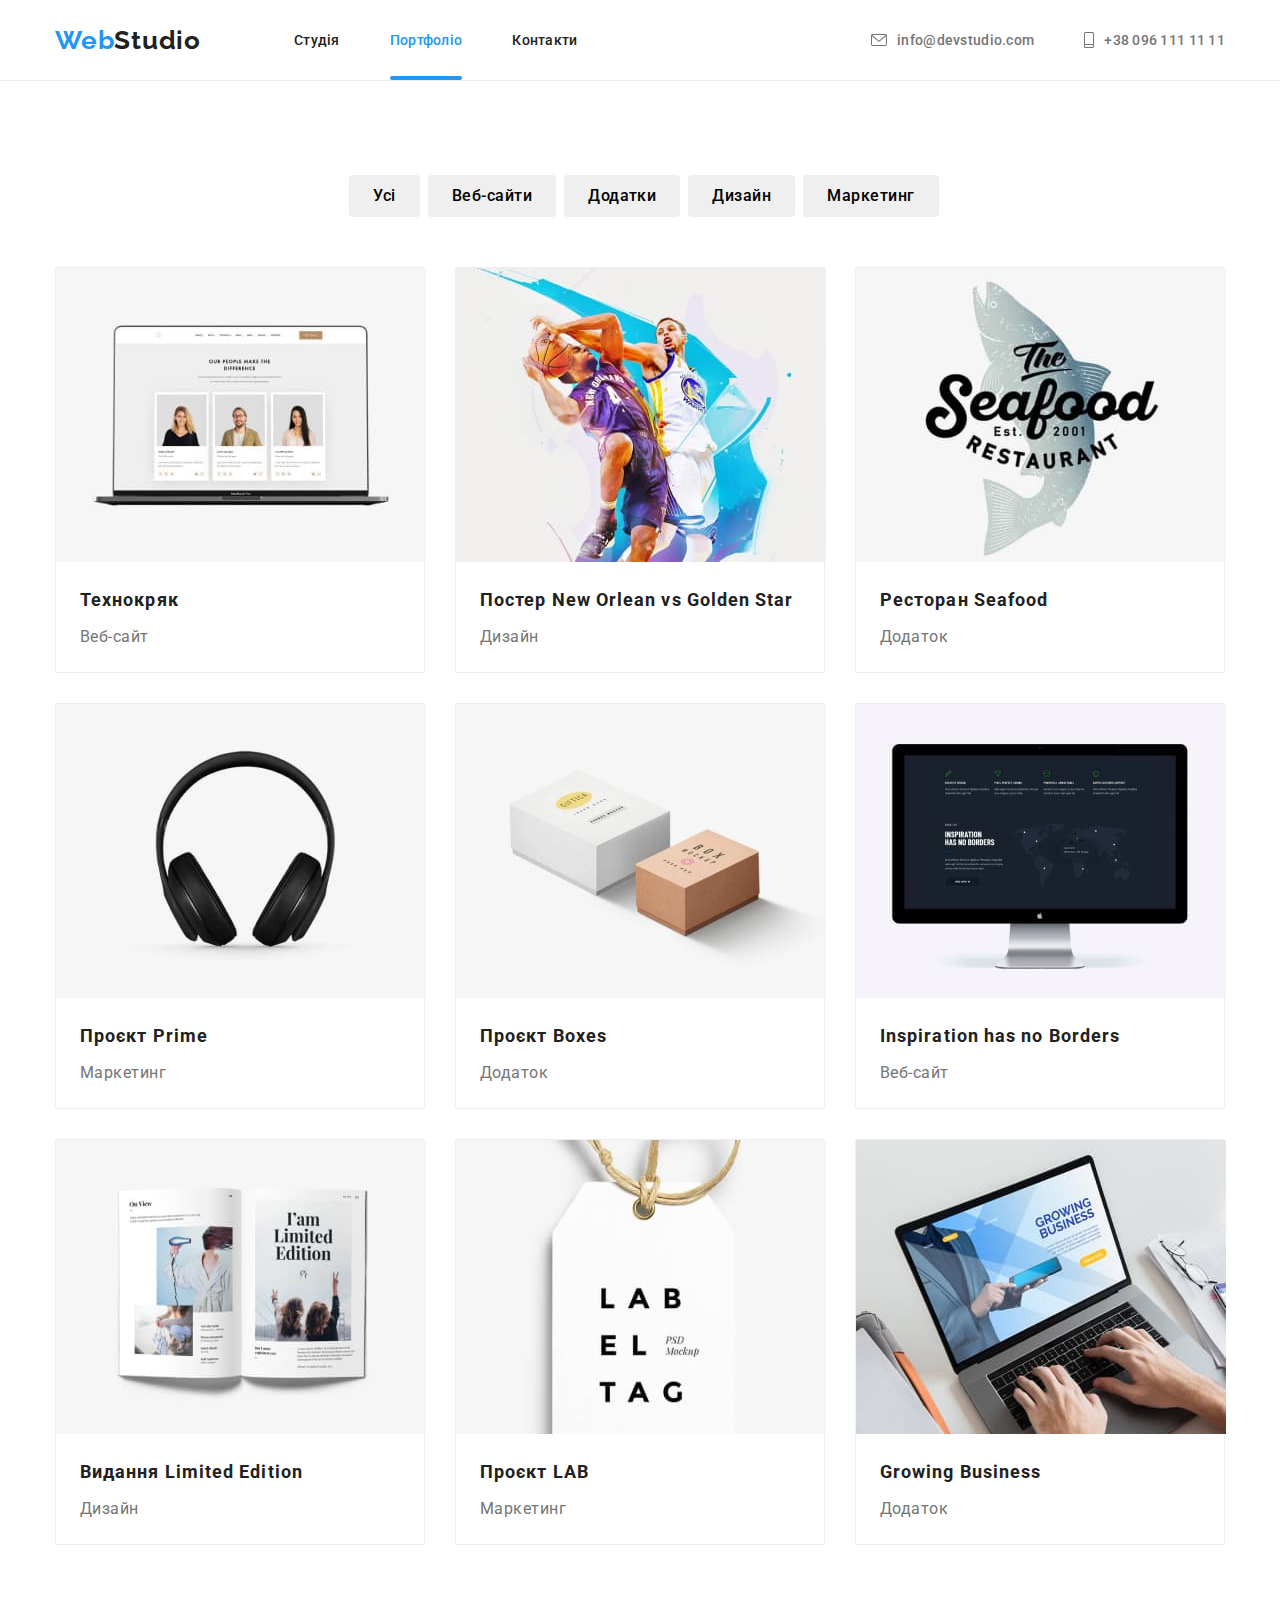
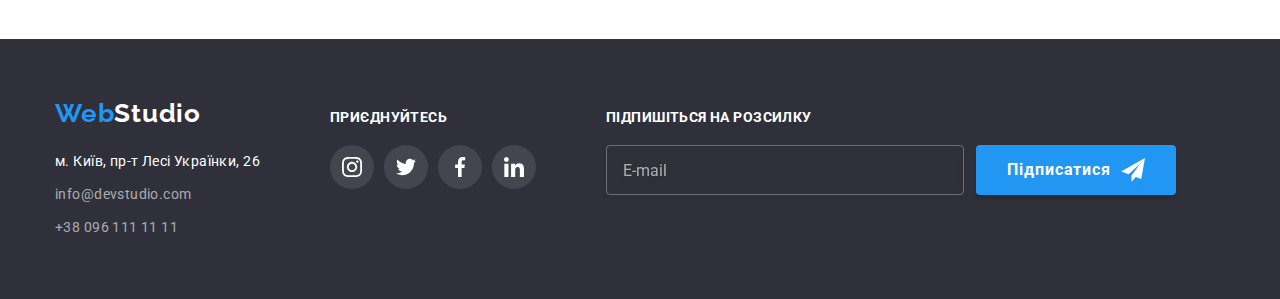
==== portfolio.html @ f85b4e84 "стилізує форму" ====
<!DOCTYPE html>
<html lang="en">
  <head>
    <meta charset="UTF-8" />
    <meta http-equiv="X-UA-Compatible" content="IE=edge" />
    <meta name="viewport" content="width=device-width, initial-scale=1.0" />
    <title>Портфоліо</title>
    <link rel="preconnect" href="https://fonts.googleapis.com" />
    <link rel="preconnect" href="https://fonts.gstatic.com" crossorigin />
    <link
      href="https://fonts.googleapis.com/css2?family=Raleway:wght@700&family=Roboto:wght@400;500;700;900&display=swap"
      rel="stylesheet"
    />
    <link
      rel="stylesheet"
      href="https://cdnjs.cloudflare.com/ajax/libs/modern-normalize/1.1.0/modern-normalize.min.css"
    />
    <link rel="stylesheet" href="./css/styles.css" />
  </head>

  <body>
    <header class="page">
      <div class="container flex">
        <a href="" class="logo link"
          ><span class="first-part">Web</span>Studio</a
        >
        <nav class="site-nav">
          <ul class="nav-list list">
            <li class="site-nav-item">
              <a href="./index.html" class="site-nav-link link">Студія</a>
            </li>
            <li class="site-nav-item">
              <a href="" class="port-nav-link current link">Портфоліо</a>
            </li>
            <li class="site-nav-item">
              <a href="" class="site-nav-link link">Контакти</a>
            </li>
          </ul>
        </nav>
        <ul class="auth-nav list">
          <li class="item">
            <a class="auth-nav-link link" href="mailto:info@devstudio.com">
              <svg class="header-icon email" width="16" , height="12">
                <use href="./images/symbol-defs.svg#envelope"></use>
              </svg>
              info@devstudio.com</a
            >
          </li>
          <li class="item">
            <a class="auth-nav-link link" href="tel:+380961111111">
              <svg class="header-icon mobile" width="10" ,height="16">
                <use href="./images/symbol-defs.svg#mobile"></use></svg>+38 096 111 11 11
            </a>
          </li>
        </ul>
      </div>
    </header>
    <main>
      <section class="section">
        <div class="container">
          <h1 class="visually-hidden">Портфоліо</h1>
          <ul class="btn-port-list list">
            <li><button class="btn-port style" type="button">Усі</button></li>
            <li><button class="btn-port" type="button">Веб-сайти</button></li>
            <li><button class="btn-port" type="button">Додатки</button></li>
            <li><button class="btn-port" type="button">Дизайн</button></li>
            <li><button class="btn-port" type="button">Маркетинг</button></li>
          </ul>
          <ul class="gallery-list list">
            <li class="gallery-item">
              <a href="" class="projects link">
                <div class="team-thumb">
                  <img
                    class="gallery-items"
                    src="./images/project1.jpg"
                    alt="проект1"
                    width="370"
                    height="294"
                  />
                  <div class="thumb-overlay">
                    <p class="thumb-text">
                      Ресурс пропонує комплексні пропозиції з різним рівнем
                      функціоналу та сервісів. Все це дозволить відвідувачу
                      отримати вичерпні відомості про компанію чи приватну
                      особу.
                    </p>
                  </div>
                </div>
                <div class="project-desk">
                  <h3 class="project-list">Технокряк</h3>
                  <p class="project-text">Веб-сайт</p>
                </div>
              </a>
            </li>
            <li class="gallery-item">
              <a href="" class="projects link">
                <div class="team-thumb">
                  <img
                    class="gallery-items"
                    src="./images/project2.jpg"
                    alt="проект2"
                    width="370"
                    height="294"
                  />
                  <div class="thumb-overlay">
                    <p class="thumb-text">
                      Ресурс пропонує комплексні пропозиції з різним рівнем
                      функціоналу та сервісів. Все це дозволить відвідувачу
                      отримати вичерпні відомості про компанію чи приватну
                      особу.
                    </p>
                  </div>
                </div>
                <div class="project-desk">
                  <h3 class="project-list">Постер New Orlean vs Golden Star</h3>
                  <p class="project-text">Дизайн</p>
                </div>
              </a>
            </li>
            <li class="gallery-item">
              <a href="" class="projects link">
                <div class="team-thumb">
                  <img
                    class="gallery-items"
                    src="./images/project3.jpg"
                    alt="проект3"
                    width="370"
                    height="294"
                  />
                  <div class="thumb-overlay">
                    <p class="thumb-text">
                      Ресурс пропонує комплексні пропозиції з різним рівнем
                      функціоналу та сервісів. Все це дозволить відвідувачу
                      отримати вичерпні відомості про компанію чи приватну
                      особу.
                    </p>
                  </div>
                </div>
                <div class="project-desk">
                  <h3 class="project-list">Ресторан Seafood</h3>
                  <p class="project-text">Додаток</p>
                </div>
              </a>
            </li>
            <li class="gallery-item">
              <a href="" class="projects link">
                <div class="team-thumb">
                  <img
                    class="gallery-items"
                    src="./images/project4.jpg"
                    alt="проект4"
                    width="370"
                    height="294"
                  />
                  <div class="thumb-overlay">
                    <p class="thumb-text">
                      Ресурс пропонує комплексні пропозиції з різним рівнем
                      функціоналу та сервісів. Все це дозволить відвідувачу
                      отримати вичерпні відомості про компанію чи приватну
                      особу.
                    </p>
                  </div>
                </div>
                <div class="project-desk">
                  <h3 class="project-list">Проєкт Prime</h3>
                  <p class="project-text">Маркетинг</p>
                </div>
              </a>
            </li>
            <li class="gallery-item">
              <a href="" class="projects link">
                <div class="team-thumb">
                  <img
                    class="gallery-items"
                    src="./images/project5.jpg"
                    alt="проект5"
                    width="370"
                    height="294"
                  />
                  <div class="thumb-overlay">
                    <p class="thumb-text">
                      Ресурс пропонує комплексні пропозиції з різним рівнем
                      функціоналу та сервісів. Все це дозволить відвідувачу
                      отримати вичерпні відомості про компанію чи приватну
                      особу.
                    </p>
                  </div>
                </div>
                <div class="project-desk">
                  <h3 class="project-list">Проєкт Boxes</h3>
                  <p class="project-text">Додаток</p>
                </div>
              </a>
            </li>
            <li class="gallery-item">
              <a href="" class="projects link">
                <div class="team-thumb">
                  <img
                    class="gallery-items"
                    src="./images/project6.jpg"
                    alt="проект6"
                    width="370"
                    height="294"
                  />
                  <div class="thumb-overlay">
                    <p class="thumb-text">
                      Ресурс пропонує комплексні пропозиції з різним рівнем
                      функціоналу та сервісів. Все це дозволить відвідувачу
                      отримати вичерпні відомості про компанію чи приватну
                      особу.
                    </p>
                  </div>
                </div>
                <div class="project-desk">
                  <h3 class="project-list">Inspiration has no Borders</h3>
                  <p class="project-text">Веб-сайт</p>
                </div>
              </a>
            </li>
            <li class="gallery-item">
              <a href="" class="projects link">
                <div class="team-thumb">
                  <img
                    class="gallery-items"
                    src="./images/project7.jpg"
                    alt="проект7"
                    width="370"
                    height="294"
                  />
                  <div class="thumb-overlay">
                    <p class="thumb-text">
                      Ресурс пропонує комплексні пропозиції з різним рівнем
                      функціоналу та сервісів. Все це дозволить відвідувачу
                      отримати вичерпні відомості про компанію чи приватну
                      особу.
                    </p>
                  </div>
                </div>
                <div class="project-desk">
                  <h3 class="project-list">Видання Limited Edition</h3>
                  <p class="project-text">Дизайн</p>
                </div>
              </a>
            </li>
            <li class="gallery-item">
              <a href="" class="projects link">
                <div class="team-thumb">
                  <img
                    class="gallery-items"
                    src="./images/project8.jpg"
                    alt="проект8"
                    width="370"
                    height="294"
                  />
                  <div class="thumb-overlay">
                    <p class="thumb-text">
                      Ресурс пропонує комплексні пропозиції з різним рівнем
                      функціоналу та сервісів. Все це дозволить відвідувачу
                      отримати вичерпні відомості про компанію чи приватну
                      особу.
                    </p>
                  </div>
                </div>
                <div class="project-desk">
                  <h3 class="project-list">Проєкт LAB</h3>
                  <p class="project-text">Маркетинг</p>
                </div>
              </a>
            </li>
            <li class="gallery-item">
              <a href="" class="projects link">
                <div class="team-thumb">
                  <img
                    class="gallery-items"
                    src="./images/project9.jpg"
                    alt="проект9"
                    width="370"
                    height="294"
                  />
                  <div class="thumb-overlay">
                    <p class="thumb-text">
                      Ресурс пропонує комплексні пропозиції з різним рівнем
                      функціоналу та сервісів. Все це дозволить відвідувачу
                      отримати вичерпні відомості про компанію чи приватну
                      особу.
                    </p>
                  </div>
                </div>
                <div class="project-desk">
                  <h3 class="project-list">Growing Business</h3>
                  <p class="project-text">Додаток</p>
                </div>
              </a>
            </li>
          </ul>
        </div>
      </section>
    </main>
    <footer class="bottom">
      <div class="container cont-bottom">
        <div class="container-bottom">
          <a href="" class="logo-link link"
            ><span class="one-part">Web</span>Studio</a
          >
          <address class="address-list">
            <ul class="address list">
              <li class="address-item">
                <a
                  class="address-location-link link"
                  href="https://goo.gl/maps/JddRu9CGbKq4Ur218"
                  >м. Київ, пр-т Лесі Українки, 26
                </a>
              </li>
              <li class="address-item">
                <a
                  class="address-nav-link link"
                  href="mailto:info@devstudio.com"
                >
                  info@devstudio.com</a
                >
              </li>
              <li class="address-item">
                <a class="address-nav-link link" href="tel:+380961111111"
                  >+38 096 111 11 11</a
                >
              </li>
            </ul>
          </address>
        </div>
        <div class="invitation">
          <p class="invite">Приєднуйтесь</p>
          <ul class="invitation-link">
            <li class="footer-soc list">
              <a class="footer-soc-link" href=""
                ><svg class="invitation-icon" width="20" height="20">
                  <use href="./images/symbol-defs.svg#instagram"></use>
                </svg>
              </a>
            </li>
            <li class="footer-soc list">
              <a class="footer-soc-link" href=""
                ><svg class="invitation-icon" width="20" height="20">
                  <use href="./images/symbol-defs.svg#twitter"></use>
                </svg>
              </a>
            </li>
            <li class="footer-soc list">
              <a class="footer-soc-link" href=""
                ><svg class="invitation-icon" width="20" height="20">
                  <use href="./images/symbol-defs.svg#facebook"></use>
                </svg>
              </a>
            </li>
            <li class="footer-soc list">
              <a class="footer-soc-link" href=""
                ><svg class="invitation-icon" width="20" height="20">
                  <use href="./images/symbol-defs.svg#linkedin"></use></svg></a>
            </li>
          </ul>
        </div>
        <div class="submition">
          <p class="invite">Підпишіться на розсилку</p>
          <form class="submition-form" action="">
            <input class="submit-input" type="text" placeholder="E-mail" />
            <button class="submit-btn" type="submit">
              Підписатися
              <svg class="submit-icon" width="24" height="24">
                <use href="./images/symbol-defs.svg#icon-send"></use>
              </svg>
            </button>
          </form>
      </div>
    </footer>
  </body>
</html>
---- css/styles.css ----
:root {
    --second-font: 'Raleway', sans-serif;
    --accent-color: #2196F3;
    --main-color: #212121;
    --second-color: #757575;
    --third-color: #FFFFFF;
    --fourth-color: rgba(255, 255, 255, 0.6);
    --idx-backdrop: 1000;
}

body {
    font-family: 'Roboto', sans-serif;
    color: var(--main-color);
    margin: 0;
}


/* Container */
.container {
    width: 1200px;
    margin: 0 auto;
    padding-left: 15px;
    padding-right: 15px;
}

h1,
h2,
h3,
h4,
h5,
h6,
p,
ul {
    margin-top: 0;
    margin-bottom: 0;
}

/* Утиліти */
.list {
    padding: 0;
    margin: 0;
    list-style: none;
}

.link {
    text-decoration: none;
}

/* Flex */
.flex {
    display: flex;
    align-items: center;
}

/* Logo */
.logo {
    padding-top: 24px;
    padding-bottom: 24px;
    font-family: var(--second-font);
    font-style: normal;
    font-weight: 700;
    font-size: 26px;
    line-height: calc(31/26);
    letter-spacing: 0.03em;
    color: var(--main-color);
}



.first-part {
    color: var(--accent-color);
}

/* Site nav */

.site-nav {
    display: flex;
    font-weight: 500;
    font-size: 14px;
    line-height: 1, 14;
    letter-spacing: 0.02em;
}

.site-nav-item:last-child {
    margin-right: 0;
}

.nav-list .site-nav-item+.site-nav-item {
    margin-left: 50px;
}

.nav-list {
    display: flex;
    margin-left: 93px;
}

.studio-nav-link {
    position: relative;
    display: block;
    padding-top: 32px;
    padding-bottom: 32px;
    color: var(--accent-color);
    font-weight: 500;
    font-size: 14px;
    line-height: calc(16/14);
    letter-spacing: 0.02em;
    transition-property: color;
    transition-duration: 250ms;
    transition-timing-function: cubic-bezier(0.4, 0, 0.2, 1);
}

.studio-nav-link.current {
    color: #2196F3;
}

.studio-nav-link.current::after {
    position: absolute;
    bottom: 0;
    left: 0;
    content: '';
    display: block;
    width: 100%;
    height: 4px;
    border-radius: 2px;
    background-color: #2196F3;
}


.site-nav-link {
    display: block;
    padding-top: 32px;
    padding-bottom: 32px;
    font-weight: 500;
    font-size: 14px;
    line-height: calc(16/14);
    letter-spacing: 0.02em;
    color: var(--main-color);
    transition-property: color;
    transition-duration: 250ms;
    transition-timing-function: cubic-bezier(0.4, 0, 0.2, 1);

}

.site-nav-link:hover,
.site-nav-link:focus {
    color: var(--accent-color);
}

/* Auth nav */


.auth-nav {
    display: flex;
    margin-left: auto;
}

.auth-nav .item +.item {
    margin-left: 50px;
}


.header-icon {
    display: inline-block;
    fill: currentColor;
}

.email {
    width: 16px;
    height: 12px;
}

.mobile {
    width: 10px;
    height: 16px;


}

.auth-nav-link {

    color: var(--second-color);
    font-weight: 500;
    font-size: 14px;
    line-height: calc(16/14);
    letter-spacing: 0.02em;
    display: flex;
    justify-content: center;
    align-items: center;
    gap: 10px;
    transition-property: color;
    transition-duration: 250ms;
    transition-timing-function: cubic-bezier(0.4, 0, 0.2, 1);

}

.auth-nav-link:hover,
.auth-nav-link:focus {
    color: var(--accent-color);
}

.section {
    padding-top: 94px;
    padding-bottom: 94px;
    margin: 0 auto;

}

/* Hero */
.hero {
    max-width: 1600 px;
    padding-top: 200px;
    padding-bottom: 200px;
    margin-top: 0;
    /* background: rgba(47, 48, 58, 0.4); */
    font-weight: 900;
    font-size: 44px;
    line-height: calc(60/44);
    text-align: center;
    letter-spacing: 0.06em;
    text-transform: uppercase;
    color: var(--third-color);
}

.overlay {
    max-width: 1600 px;
    height: 600;
    margin-left: auto;
    margin-right: auto;
    background-image: linear-gradient(to right, rgba(47, 48, 58, 0.4), rgba(47, 48, 58, 0.4)), url('../images/background-image.jpg');
    background-size: auto;
    background-position: center;
    background-color: #c4c4c4;
    ;
    background-repeat: no-repeat;
}

.hero .overlay {
    max-width: 1600px;
}

.hero-name {
    font-weight: 900;
    font-size: 44px;
    line-height: calc(60/44);
    text-align: center;
    letter-spacing: 0.06em;
    text-transform: uppercase;
    color: var(--third-color);
}



.hero-btn {
    border-radius: 4px;
    padding: 10px 32px;
    margin-top: 30px;
    min-width: 216px;
    text-align: center;
    font-family: inherit;
    font-style: normal;
    background-color: var(--accent-color);
    color: var(--third-color);
    font-weight: 700;
    font-size: 16px;
    line-height: 1.88;
    letter-spacing: 0.06em;
    box-shadow: 0px 4px 4px rgba(0, 0, 0, 0.15);
    cursor: pointer;
    border-color: transparent;
    transition-property: background-color;
    transition-duration: 250ms;
    transition-timing-function: cubic-bezier(0.4, 0, 0.2, 1);
}


.hero-btn:hover,
.hero-btn:focus {
    background-color: #188CE8;
}

/* Benefits */

.benefit {
    width: 270px;
    height: 120px;
    background-color: #F5F4FA;
    border-radius: 4px;
    margin-bottom: 30px;
    display: flex;
    text-align: center;
    justify-content: center;
}

.one {
    background-image: url(../images/icons/antenna.svg);
    background-repeat: no-repeat;
    background-position: 50% 50%;
}

.two {
    background-image: url(../images/icons/clock.svg);
    background-repeat: no-repeat;
    background-position: 50% 50%;
}

.three {
    background-image: url(../images/icons/diagram.svg);
    background-repeat: no-repeat;
    background-position: 50% 50%;
}

.four {
    background-image: url(../images/icons/astronaut.svg);
    background-repeat: no-repeat;
    background-position: 50% 50%;
}

.benefits {
    display: flex;
    justify-content: space-between;
}

.benefits-item {
    padding: 0;
    margin: 0;
    display: list-item;
    text-align: -webkit-match-parent;
}

.benefits-list {
    margin-bottom: 10px;
    font-weight: 700;
    font-size: 14px;
    line-height: calc(16/14);
    letter-spacing: 0.03em;
    text-transform: uppercase;
    color: var(--main-color);

}

.text {
    width: 270px;
    color: var(--second-color);
    font-size: 14px;
    line-height: calc(24/14);
    letter-spacing: 0.03em;

}

/* Ocupation */
.work {
    padding-top: 0;
}

.works {
    display: flex;
    justify-content: space-between;
}

.work-item {
    padding: 0;
    margin: 0;
}

.ocupation {
    margin-bottom: 50px;
    font-weight: 700;
    font-size: 36px;
    line-height: calc(42/36);
    text-align: center;
    letter-spacing: 0.03em;
    color: var(--main-color);
}

.wrapper {
    position: relative;
}

.overlay-box {
    position: absolute;
    height: 70px;
    left: 0;
    bottom: 0;
    width: 100%;
}

.overlay-text {
    font-family: 'Roboto';
    font-style: normal;
    font-weight: 700;
    font-size: 14px;
    line-height: 16px;
    text-align: center;
    letter-spacing: 0.03em;
    text-transform: uppercase;
    padding: 27px;
    color: #FFFFFF;
    background: rgba(47, 48, 58, 0.8);
}

/* Team */
.our-team {
    background-color: #F5F4FA;

}

.team {
    margin-bottom: 50px;
    font-weight: 700;
    font-size: 36px;
    line-height: calc(42, 19/36);
    text-align: center;
    letter-spacing: 0.03em;
    color: var(--main-color);
}

.workers {
    display: flex;
    margin: 0;
    padding: 0;
    justify-content: space-between;
}

.employees {
    background: #FFFFFF;
    box-shadow: 0px 1px 3px rgba(0, 0, 0, 0.12), 0px 1px 1px rgba(0, 0, 0, 0.14), 0px 2px 1px rgba(0, 0, 0, 0.2);
    border-radius: 0px 0px 4px 4px;
}

.employees:not(:last-child) {
    margin-right: 30px;
}

.team-workers {
    padding-top: 30px;
    padding-bottom: 30px;
}

.team-worker {

    margin-bottom: 10px;
    font-weight: 500;
    font-size: 16px;
    line-height: calc(18, 75/16);
    text-align: center;
    letter-spacing: 0.03em;
    color: var(--main-color);
    background-color: var(--third-color);
}


.team-position {

    font-size: 16px;
    line-height: calc(19/16);
    text-align: center;
    letter-spacing: 0.03em;
    color: var(--second-color);
    background-color: var(--third-color);
    margin-bottom: 16px;
}

.team-icon {
    display: flex;
    justify-content: center;
    gap: 10px;
    padding-left: 0;

}

.team-icons {
    width: 44px;
    height: 44px;
    border-radius: 50%;
    background-color: #ffffff;
    display: flex;
    align-items: center;
    justify-content: center;
    transition-property: background-color;
    transition-duration: 250ms;
    transition-timing-function: cubic-bezier(0.4, 0, 0.2, 1);

}

.team-icons:hover,
.team-icons:focus {
    background-color: #2196F3;
    border-radius: 50%;
}

.team-soc-link {
    width: 44px;
    height: 44px;
    border-radius: 50%;
    display: flex;
    align-items: center;
    justify-content: center;
    transition-property: fill;
    transition-duration: 250ms;
    transition-timing-function: cubic-bezier(0.4, 0, 0.2, 1);
}

.socials-icon {
    border: 0;
    width: 20px;
    height: 20 px;
    fill: #AFB1B8;
    transition-property: fill;
    transition-duration: 250ms;
    transition-timing-function: cubic-bezier(0.4, 0, 0.2, 1);
}

.team-soc-link:hover .socials-icon,
.team-soc-link:focus .socials-icon {
    fill: #ffffff;
}


.team-soc-link:focus {
    background-color: #2196F3;
}

.client {
    font-weight: 700;
    font-size: 36px;
    line-height: calc(42/36);
    text-align: center;
    letter-spacing: 0.03em;
    color: var(--main-color);
    margin-bottom: 50px;

}

.our-clients {
    display: flex;
    padding: 0;


}

.clients-list {
    width: 170px;
    height: 92px;
    border: 1px solid #AFB1B8;
    border-radius: 4px;
    margin-right: 30px;
    display: flex;
    justify-content: center;
    align-items: center;
    transition-property: border;
    transition-duration: 250ms;
    transition-timing-function: cubic-bezier(0.4, 0, 0.2, 1);
}

.clients-list:last-child {
    margin-right: 0;
}

.clients-list:hover,
.clients-list:focus {
    border: 1px solid #2196F3;
    border-radius: 4px;
}

.icon-client {
    width: 170px;
    height: 92px;
    display: flex;
    justify-content: center;
    align-items: center;
    transition-property: fill;
    transition-duration: 250ms;
    transition-timing-function: cubic-bezier(0.4, 0, 0.2, 1);
}

.icon-client:hover .client-icons,
.icon-client:focus .client-icons {
    fill: #2196F3;
}

.client-icons {
    fill: #AFB1B8;
    transition-property: fill;
    transition-duration: 250ms;
    transition-timing-function: cubic-bezier(0.4, 0, 0.2, 1);
}


/* Footer */
.bottom {
    padding-top: 60px;
    padding-bottom: 60px;
    background-color: #2F303A;
    display: flex;
    align-items: baseline;
    margin: 0 auto;
}

.cont-bottom {
    margin: 0 auto;
    display: flex;
    gap: 70px;
    align-items: baseline;
}



.logo-link {
    margin-bottom: 20px;
    font-family: var(--second-font);
    font-style: normal;
    font-weight: 700;
    font-size: 26px;
    line-height: 1, 19;
    letter-spacing: 0.03em;
    color: var(--third-color);
}


.one-part {
    color: var(--accent-color);
}

.address {
    margin-top: 20px;
    font-family: 'Roboto';
    font-style: normal;
    font-weight: 400;
    font-size: 14px;
    line-height: 1, 71;
    letter-spacing: 0.03em;
}

.address-item {
    margin-top: 9px;
}

.address-list {
    font-family: 'Roboto';
    font-style: normal;
    font-weight: 400;
    font-size: 14px;
    line-height: 1, 71;
    letter-spacing: 0.03em;
}

.address-location-link {
    color: var(--third-color);
    font-weight: 400;
    font-size: 14px;
    line-height: calc(24/14);
    letter-spacing: 0.03em;
    transition-property: color;
    transition-duration: 250ms;
    transition-timing-function: cubic-bezier(0.4, 0, 0.2, 1);

}

.address-location-link:hover,
.address-location-link:focus {
    color: var(--accent-color);
}

.address-nav-link {
    color: var(--fourth-color);
    cursor: pointer;
    font-size: 14px;
    line-height: calc(24/14);
    letter-spacing: 0.03em;
    transition-property: color;
    transition-duration: 250ms;
    transition-timing-function: cubic-bezier(0.4, 0, 0.2, 1);

}


.address-nav-link:hover,
.address-nav-link:focus {
    color: var(--accent-color);
}
.invite {
    font-family: 'Roboto';
    font-weight: 700;
    font-size: 14px;
    line-height: calc(16/14);
    letter-spacing: 0.03em;
    text-transform: uppercase;
    color: #FFFFFF;
    margin-bottom: 20px;
}

.invitation-link {
    display: flex;
    justify-content: center;
    gap: 10px;
    padding-left: 0;

}

.invitation-icon {
    fill: #FFFFFF;
}

.invitation-icon:hover .invitation-icon:focus {
    background-color: #2196F3;
}

.submition-form{
    display: flex;
}
.submit-input{
    padding-left: 16px;
    width: 358px;
    height: 50px;
    background: transparent;
    border: 1px solid rgba(255, 255, 255, 0.3);
    filter: drop-shadow(0px 4px 4px rgba(0, 0, 0, 0.15));
    border-radius: 4px;
}
.submit-input::placeholder{
    color: rgba(255, 255, 255, 0.6);
}
.submit-btn{
    display: flex;
    font-weight: 700;
    font-size: 16px;
    line-height: calc(30/16);
    text-align: center;
    align-items: center;
    justify-content: center;
    letter-spacing: 0.06em;
    min-width: 200px;
    height: 50px;
    margin-left: 12px;
    cursor: pointer;
    color: #FFFFFF;
    background: #2196F3;
    border: #2196F3;
    box-shadow: 0px 4px 4px rgba(0, 0, 0, 0.15);
border-radius: 4px;
transition-property: background-color;
transition-duration: 250ms;
transition-timing-function: cubic-bezier(0.4, 0, 0.2, 1);
}
.submit-icon{
margin-left: 10px;
}
    .submit-btn:hover,
    .submit-btn:focus{
        background-color: #188CE8;
    }

/* .footer-soc{ */

.footer-soc-link {
    width: 44px;
    height: 44px;
    border-radius: 50%;
    background: rgba(255, 255, 255, 0.1);
    display: flex;
    align-items: center;
    justify-content: center;
    transition-property: background-color;
    transition-duration: 250ms;
    transition-timing-function: cubic-bezier(0.4, 0, 0.2, 1);
}

.footer-soc-link:hover,
.footer-soc-link:focus {
    background-color: #2196F3;
}

/* Портфоліо */
.page {
    border-bottom: 1px solid #ECECEC;
}

.port-nav-link {
    position: relative;
    display: block;
    padding-top: 32px;
    padding-bottom: 32px;
    color: var(--accent-color);
    font-weight: 500;
    font-size: 14px;
    line-height: calc(16/14);
    letter-spacing: 0.02em;
}

.port-nav-link.current {
    color: #2196F3;
}

.port-nav-link.current::after {
    position: absolute;
    bottom: 0;
    left: 0;
    content: '';
    display: block;
    width: 100%;
    height: 4px;
    border-radius: 2px;
    background-color: #2196F3;
}

.btn-port-list {
    display: flex;
    justify-content: center;
    margin-bottom: 50px;
}

.style {
    padding: 6px 25px;
}

.btn-port {
    margin-left: 8px;
    padding: 6px 22px;
    border-radius: 4px;
    font-weight: 500;
    font-size: 16px;
    line-height: calc(26/16);
    letter-spacing: 0.03em;
    border-color: transparent;
    cursor: pointer;
    transition-property: background-color, color, box-shadow;
    transition-duration: 250ms;
    transition-timing-function: cubic-bezier(0.4, 0, 0.2, 1);
}

.btn-port:hover,
.btn-port:focus {
    background-color: var(--accent-color);
    color: var(--third-color);
    box-shadow: 0px 3px 1px rgba(0, 0, 0, 0.1), 0px 1px 2px rgba(0, 0, 0, 0.08), 0px 2px 2px rgba(0, 0, 0, 0.12);
}

.visually-hidden {
    position: absolute;
    width: 1px;
    height: 1px;
    margin: -1px;
    border: 0;
    padding: 0;

    white-space: nowrap;
    clip-path: inset(100%);
    clip: rect(0 0 0 0);
    overflow: hidden;
}

.gallery-items {
    display: block;
}

.gallery-list {
    display: flex;
    flex-wrap: wrap;
    gap: 30px;
    width: 1200px;
}

.gallery-item {
    width: 370px;
    background: #FFFFFF;
    border: 1px solid #EEEEEE;
    transition-property: box-shadow;
    transition-duration: 250ms;
    transition-timing-function: cubic-bezier(0.4, 0, 0.2, 1);
}

.gallery-item:hover {
    box-shadow: 0px 1px 1px rgba(0, 0, 0, 0.12), 0px 4px 4px rgba(0, 0, 0, 0.06), 1px 4px 6px rgba(0, 0, 0, 0.16);
}

.gallery-list:nth-child(3n) {
    margin-right: 0;
}

.team-thumb {
    position: relative;
    width: 370px;
    height: 294px;
    overflow: hidden;

}

.thumb-overlay {
    position: absolute;
    display: flex;
    align-items: center;
    top: 0;
    left: 0;
    width: 100%;
    height: 100%;
    transform: translateY(100%);
    background: rgba(33, 150, 243, 0.9);
    transition: transform;
    transition-duration: 250ms;
    transition-timing-function:cubic-bezier(0.4, 0, 0.2, 1) ;
}
.gallery-item:hover .thumb-overlay{
    transform: translateY(0);
}

.thumb-text {
font-weight: 400;
font-size: 18px;
line-height: calc(28/18);
letter-spacing: 0.03em;
padding-left: 24px;
padding-right: 24px;
color: #FFFFFF;
}

.project-desk {
    padding: 20px 24px;
}


.project-list {
    margin-bottom: 4px;
    font-weight: 700;
    font-size: 18px;
    line-height: calc(36/18);
    letter-spacing: 0.06em;
    color: var(--main-color)
}

.project-text {
    font-size: 16px;
    line-height: calc(30/16);
    letter-spacing: 0.03em;
    color: var(--second-color);
}

.backdrop {
    position: fixed;
    top: 0;
    left: 0;
    z-index: 1;
    width: 100%;
    height: 100%;
    padding: 40px;
    background: rgba(0, 0, 0, 0.2);
    transition: opacity 250ms cubic-bezier(0.4, 0, 0.2, 1), visibility 250ms cubic-bezier(0.4, 0, 0.2, 1);
}

.backdrop.is-hidden {
    opacity: 0;
    visibility: hidden;
    pointer-events: none;
}

.modal {
    position: absolute;
    min-height: 581px;
    min-width: 528px;  
    top: 50%;
    left: 50%;
    padding: 40px;
    transform: translate(-50%, -50%);
    background-color: #FFFFFF;
    border-radius: 4px;
}

.close-btn {
    position: absolute;
    display: flex;
    align-items: center;
    justify-content: center;
    width: 30px;
    height: 30px; 
    padding: 0;  
    top: 8px;
    right: 8px;
    background-color: transparent;
    border: 1px solid rgba(0, 0, 0, 0.1);
    border-radius: 50%;
    cursor: pointer;
}

.modal-title{
font-weight: 700;
font-size: 20px;
margin-bottom: 12px;
align-items: center;
justify-content: center;
line-height: calc(23/20);
text-align: center;
letter-spacing: 0.03em;
color: #212121;
}

.form-field{
    display: block;
    position: relative;
    margin-bottom: 10px;
}

.form-icon{
    position: absolute;
    margin-top:11px;
    left: 12px;
    transition: transform;
    transition-duration: 250ms;
    transition-timing-function:cubic-bezier(0.4, 0, 0.2, 1) ;
}
.form-label{
    display: flex;
    margin-bottom: 4px;
    font-weight: 400;
font-size: 12px;
line-height: calc(14/12);
letter-spacing: 0.01em;
color: #757575;
}

.form-message::placeholder{
padding:12px 16px;
}
.form-input{
    width:100%;
    height: 40px;
    margin-bottom: 10px;
    border: 1px solid rgba(33, 33, 33, 0.2);
border-radius: 4px;
transition: transform;
    transition-duration: 250ms;
    transition-timing-function:cubic-bezier(0.4, 0, 0.2, 1) ;

}

.form-message{
    width:100%;
    border: 1px solid rgba(33, 33, 33, 0.2);
border-radius: 4px;;
margin-bottom: 20px;
transition: transform;
    transition-duration: 250ms;
    transition-timing-function:cubic-bezier(0.4, 0, 0.2, 1) ;
}
.form-label-accept{
    display: block;
    margin-left: 12px;
}
.checkbox1{
appearance: none;
}
.check-icon{
    display: inline-block;
    border: 2px solid #212121;
	border-radius: 3px;
    width: 16px;
    height: 15px;
}
.checkbox1:checked + .check-icon{
background-color: #2196F3;
background-image: url(..//images/icon\ check\ \(1\).svg);
background-size: contain;
background-origin: border-box;
border: none;

}

.form-input:focus{
    outline-color: #2196F3;
}

.form-input:focus + .form-icon{
fill: #2196F3;
}
.form-message:focus{
    outline-color: #2196F3;
}
.condition{
    font-weight: 400;
font-size: 14px;
line-height: calc(24/14);
letter-spacing: 0.03em;

color: #757575;
}

.condition2{
    font-size: 14px;
    line-height: calc(24/14);
    letter-spacing: 0.03em;
    text-decoration-line: underline;
    color:#2196F3;
}

.submit{
    width: 200px;
    height: 50px;
    margin-top: 30px;
    margin-left: 124px;
    text-align: center;
    align-items: center;
    justify-content: center;
    cursor: pointer;
    color: #FFFFFF;
    background: #2196F3;
    border: #2196F3;
    font-weight: 700;
font-size: 16px;
line-height: 30px;
letter-spacing: 0.06em;
    box-shadow: 0px 4px 4px rgba(0, 0, 0, 0.15);
border-radius: 4px;
transition-property: background-color;
transition-duration: 250ms;
transition-timing-function: cubic-bezier(0.4, 0, 0.2, 1);
}

.submit:hover,
.submit:focus{
    background-color:#188CE8;
}
/* .modal-form{
    margin: 12px 40px 40px 40px;
}
.form_{
width: 528px;
height: 581px;
margin-left: auto;
margin-right: auto;
padding: 40px;
}
.form-field{
    display: flex;
    flex-direction: column;
margin-bottom: 10px;
}
.form-fields{
    margin-top: 20px;
}
.form-label{
    margin-bottom: 4px;
}
.submit{
    margin-top: 30px;
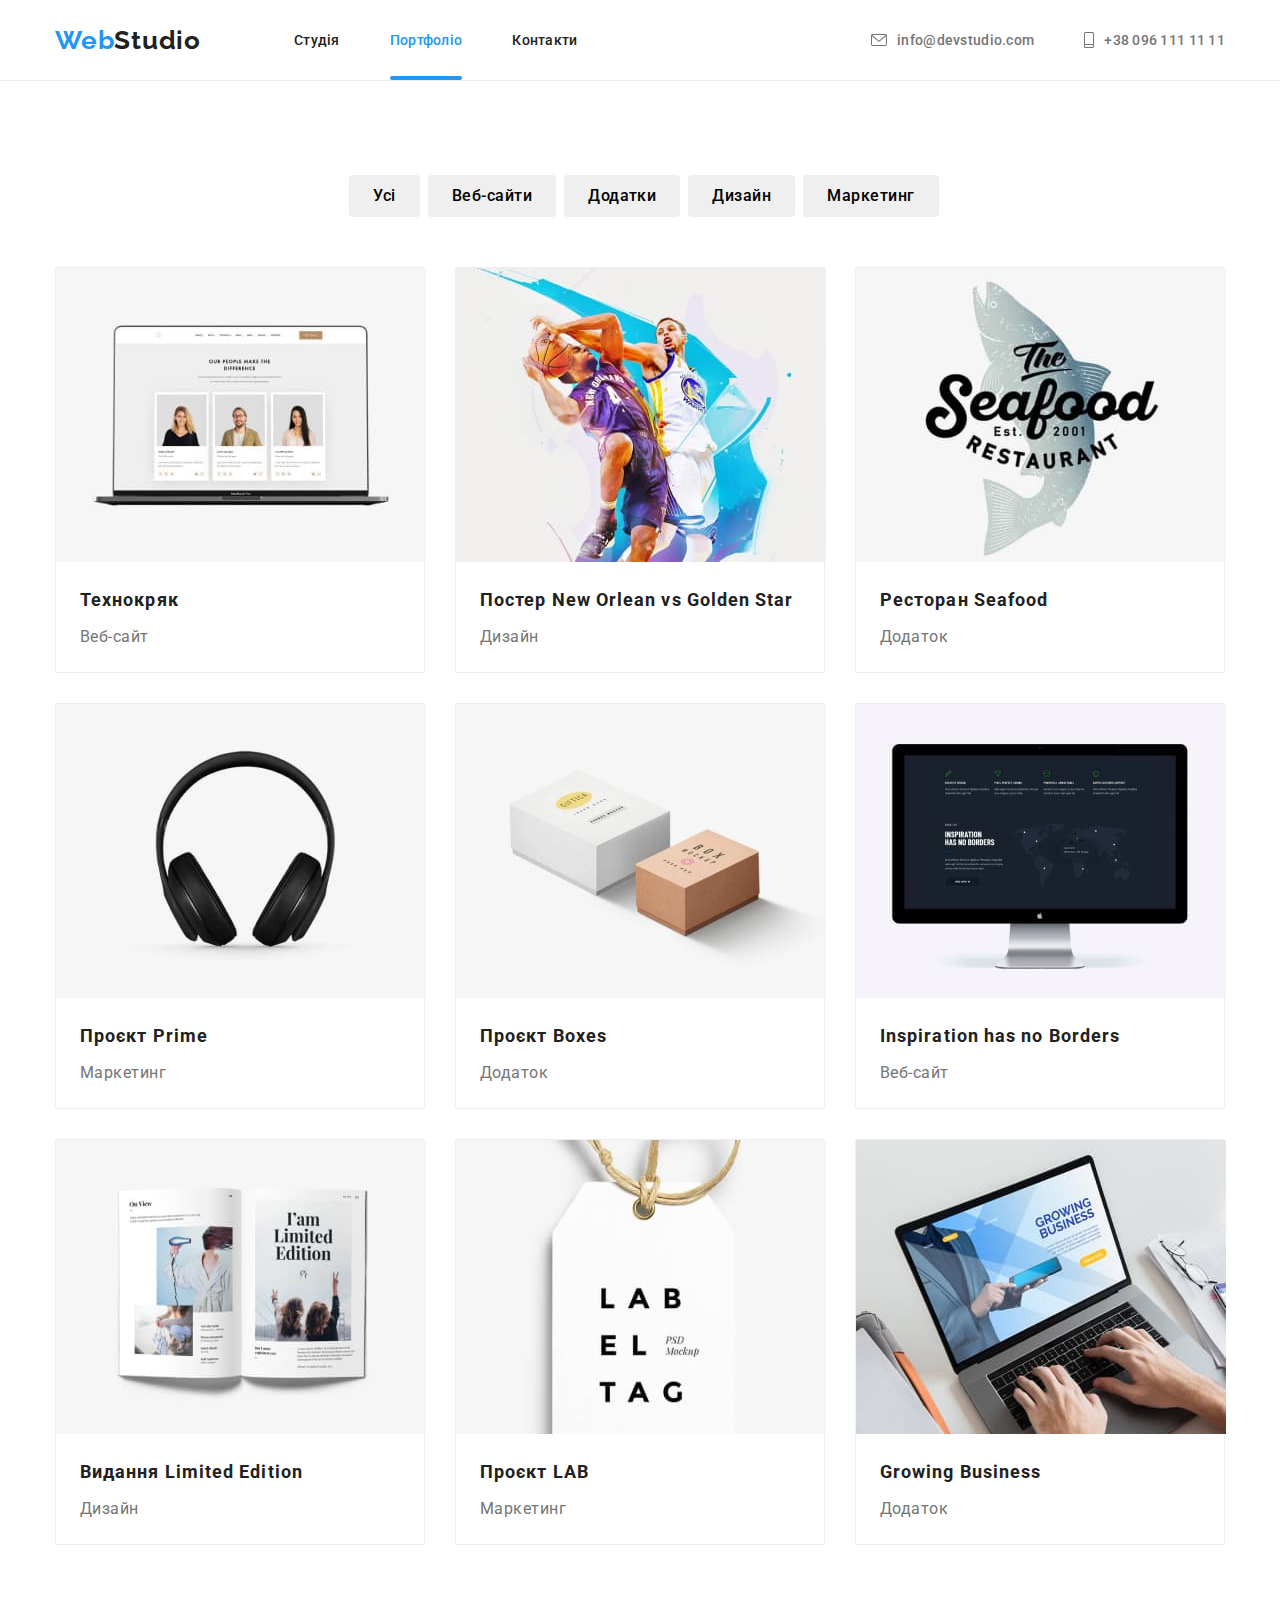
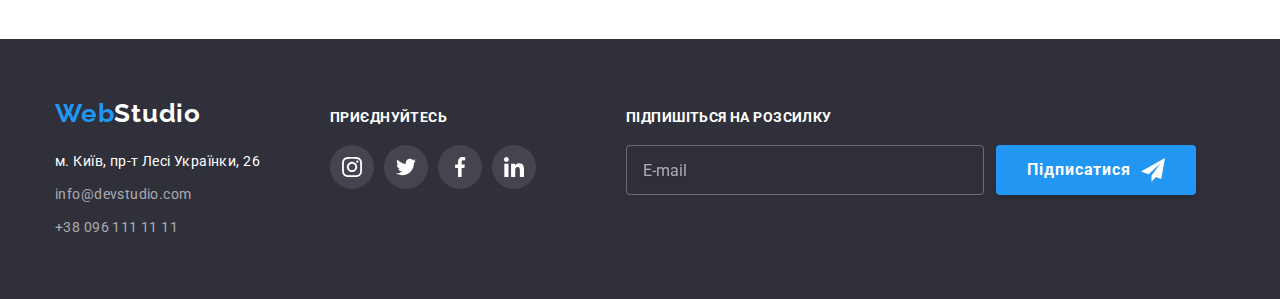
==== commit 44761d26: "змінює футер" ====
--- a/portfolio.html
+++ b/portfolio.html
@@ -297,7 +297,7 @@
       </section>
     </main>
     <footer class="bottom">
-      <div class="container cont-bottom">
+      <div class="container-cont-bottom">
         <div class="container-bottom">
           <a href="" class="logo-link link"
             ><span class="one-part">Web</span>Studio</a
@@ -354,7 +354,9 @@
             <li class="footer-soc list">
               <a class="footer-soc-link" href=""
                 ><svg class="invitation-icon" width="20" height="20">
-                  <use href="./images/symbol-defs.svg#linkedin"></use></svg></a>
+                  <use href="./images/symbol-defs.svg#linkedin"></use>
+                </svg>
+              </a>
             </li>
           </ul>
         </div>
@@ -369,6 +371,7 @@
               </svg>
             </button>
           </form>
+        </div>
       </div>
     </footer>
   </body>
--- a/css/styles.css
+++ b/css/styles.css
@@ -596,10 +596,12 @@
     margin: 0 auto;
 }
 
-.cont-bottom {
+.container-cont-bottom {
+    display: flex;
+    width: 1200px;
     margin: 0 auto;
-    display: flex;
-    gap: 70px;
+    padding-left: 15px;
+    padding-right: 15px;
     align-items: baseline;
 }
 
@@ -622,7 +624,7 @@
 }
 
 .address {
-    margin-top: 20px;
+    
     font-family: 'Roboto';
     font-style: normal;
     font-weight: 400;
@@ -636,12 +638,9 @@
 }
 
 .address-list {
-    font-family: 'Roboto';
-    font-style: normal;
-    font-weight: 400;
-    font-size: 14px;
-    line-height: 1, 71;
-    letter-spacing: 0.03em;
+    letter-spacing: 0.03em;
+    margin-top: 20px;
+    margin-right: 70px;
 }
 
 .address-location-link {
@@ -678,6 +677,9 @@
 .address-nav-link:focus {
     color: var(--accent-color);
 }
+.invitation{
+    margin-right: 90px;
+}
 .invite {
     font-family: 'Roboto';
     font-weight: 700;
@@ -704,6 +706,7 @@
 .invitation-icon:hover .invitation-icon:focus {
     background-color: #2196F3;
 }
+
 
 .submition-form{
     display: flex;
@@ -716,6 +719,7 @@
     border: 1px solid rgba(255, 255, 255, 0.3);
     filter: drop-shadow(0px 4px 4px rgba(0, 0, 0, 0.15));
     border-radius: 4px;
+    color: #FFFFFF;
 }
 .submit-input::placeholder{
     color: rgba(255, 255, 255, 0.6);
@@ -962,6 +966,7 @@
     transform: translate(-50%, -50%);
     background-color: #FFFFFF;
     border-radius: 4px;
+    box-shadow: 0px 1px 3px rgba(0, 0, 0, 0.12), 0px 1px 1px rgba(0, 0, 0, 0.14), 0px 2px 1px rgba(0, 0, 0, 0.2);
 }
 
 .close-btn {
@@ -978,8 +983,13 @@
     border: 1px solid rgba(0, 0, 0, 0.1);
     border-radius: 50%;
     cursor: pointer;
-}
-
+    transition: opacity 250ms cubic-bezier(0.4, 0, 0.2, 1), visibility 250ms cubic-bezier(0.4, 0, 0.2, 1);
+}
+
+.close-btn:hover,
+.close-btn:focus{
+    fill: var(--accent-color);
+}
 .modal-title{
 font-weight: 700;
 font-size: 20px;
@@ -992,10 +1002,14 @@
 color: #212121;
 }
 
+.form-group{
+    margin-bottom: 10px;
+
+}
 .form-field{
     display: block;
     position: relative;
-    margin-bottom: 10px;
+    
 }
 
 .form-icon{
@@ -1016,13 +1030,11 @@
 color: #757575;
 }
 
-.form-message::placeholder{
-padding:12px 16px;
-}
+
 .form-input{
     width:100%;
     height: 40px;
-    margin-bottom: 10px;
+    padding-left: 42px;
     border: 1px solid rgba(33, 33, 33, 0.2);
 border-radius: 4px;
 transition: transform;
@@ -1035,10 +1047,22 @@
     width:100%;
     border: 1px solid rgba(33, 33, 33, 0.2);
 border-radius: 4px;;
+resize: none;
+padding:12px 16px;
 margin-bottom: 20px;
 transition: transform;
     transition-duration: 250ms;
     transition-timing-function:cubic-bezier(0.4, 0, 0.2, 1) ;
+}
+
+.form-message::placeholder{
+    font-size: 12px;
+line-height: 14px;
+letter-spacing: 0.01em;
+color: rgba(117, 117, 117, 0.5);
+}
+.form-group-message{
+    margin-bottom: 30px;
 }
 .form-label-accept{
     display: block;
@@ -1053,6 +1077,7 @@
 	border-radius: 3px;
     width: 16px;
     height: 15px;
+    margin-right: 7px;
 }
 .checkbox1:checked + .check-icon{
 background-color: #2196F3;
@@ -1060,9 +1085,13 @@
 background-size: contain;
 background-origin: border-box;
 border: none;
-
-}
-
+}
+
+.check-group{
+    display: flex;
+    align-items: center;
+    justify-content: center;
+}
 .form-input:focus{
     outline-color: #2196F3;
 }
@@ -1093,7 +1122,6 @@
 .submit{
     width: 200px;
     height: 50px;
-    margin-top: 30px;
     margin-left: 124px;
     text-align: center;
     align-items: center;
